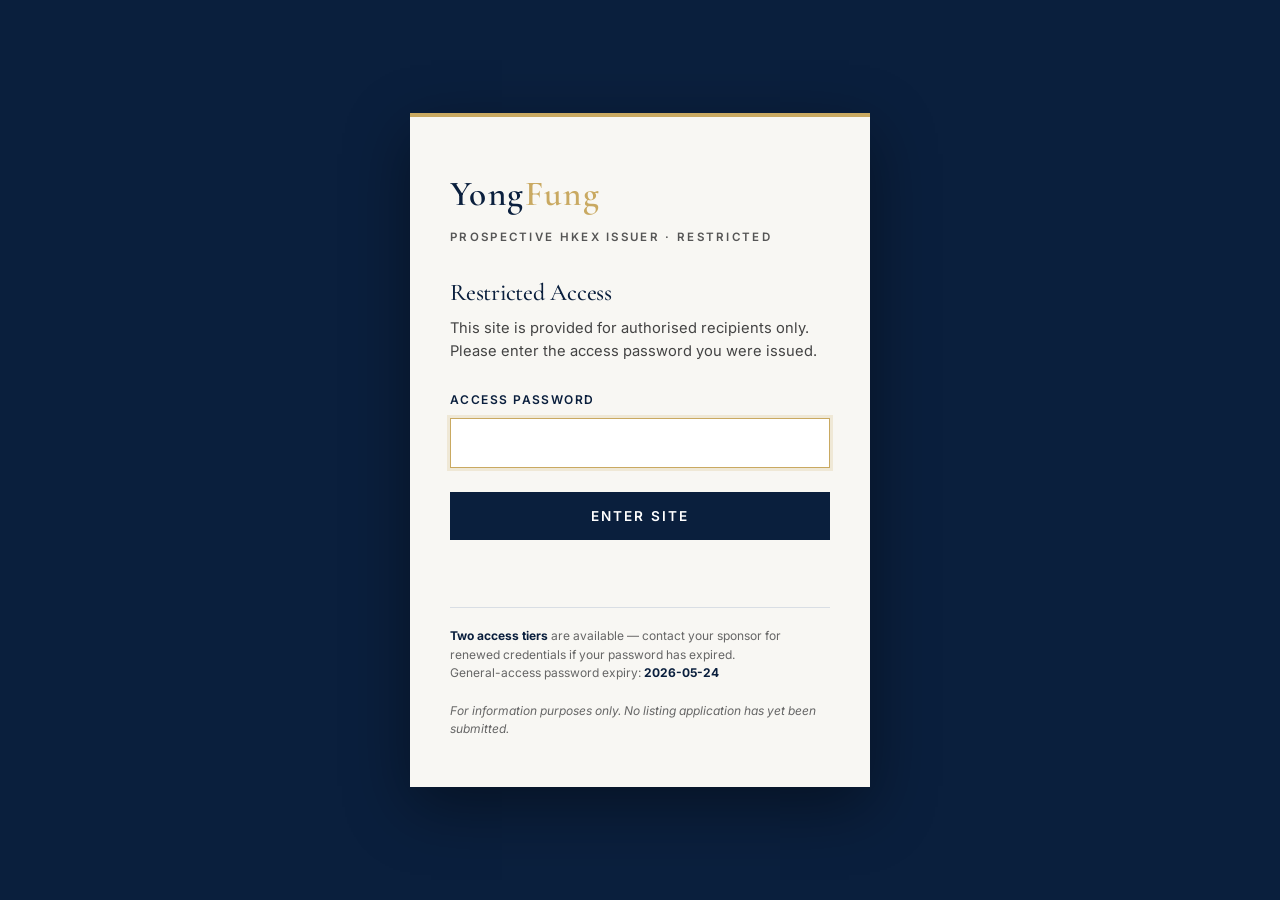
==== about.html @ 63ec6ff6 "Initial commit: YongFung HKEX preview site (trilingual, password-gated)" ====
<!doctype html>
<html lang="en">
<head>
  <meta charset="utf-8">
  <meta name="viewport" content="width=device-width,initial-scale=1">
  <title>About — YongFung Digital Energy</title>
  <link rel="preconnect" href="https://fonts.googleapis.com">
  <link rel="preconnect" href="https://fonts.gstatic.com" crossorigin>
  <link href="https://fonts.googleapis.com/css2?family=Cormorant+Garamond:wght@400;500;600&family=Inter:wght@400;500;600;700&family=Noto+Serif+SC:wght@500;600;700&family=Noto+Serif+TC:wght@500;600;700&family=Noto+Sans+SC:wght@400;500;600&family=Noto+Sans+TC:wght@400;500;600&family=JetBrains+Mono:wght@400;500&display=swap" rel="stylesheet">
  <link rel="stylesheet" href="assets/css/style.css">
  <script src="assets/js/auth.js"></script>
</head>
<body class="lang-en">
  <a class="skip" href="#main">Skip to content</a>
  <div class="announce">
    <strong data-i18n="announce.label">Notice</strong><span data-i18n="announce">For information purposes only.</span>
  </div>

  <nav class="nav" aria-label="Primary">
    <div class="nav-inner">
      <a href="index.html" class="brand">
        <div class="brand-mark">Y F</div>
        <div class="brand-text">
          <span class="name" data-i18n="brand.name">YongFung Digital Energy</span>
          <span class="sub" data-i18n="brand.sub">PROSPECTIVE HKEX ISSUER</span>
        </div>
      </a>
      <ul class="nav-links">
        <li><a href="index.html" data-i18n="nav.home">Home</a></li>
        <li><a href="about.html" class="active" data-i18n="nav.about">About</a></li>
        <li><a href="products.html" data-i18n="nav.products">Products</a></li>
        <li><a href="solutions.html" data-i18n="nav.solutions">Solutions</a></li>
        <li><a href="technology.html" data-i18n="nav.technology">Technology</a></li>
        <li><a href="investors.html" data-i18n="nav.investors">Investors</a></li>
      </ul>
      <div class="nav-lang" role="group" aria-label="Language">
        <button data-lang="en" class="active">EN</button>
        <button data-lang="zh">简</button>
        <button data-lang="tc">繁</button>
      </div>
      <button class="nav-toggle" aria-label="Menu">☰</button>
    </div>
  </nav>

  <main id="main">
    <section class="sub-hero">
      <div class="container">
        <span class="eyebrow" data-i18n="about.hero.eyebrow">ABOUT THE COMPANY</span>
        <h1 data-i18n="about.hero.title">A focused specialist in new-type energy storage.</h1>
        <p class="lead" data-i18n="about.hero.lead">Established in August 2022 in Shenzhen, YongFung Digital Energy is committed to the R&D, production and commercialisation of storage products.</p>
      </div>
    </section>

    <!-- Overview -->
    <section>
      <div class="container">
        <div class="prose-2col">
          <h2 data-i18n="about.overview.title">Corporate Overview</h2>
          <div>
            <p data-i18n="about.overview.p1">YongFung Digital Energy was established in August 2022 to provide end-to-end energy-storage solutions.</p>
            <p data-i18n="about.overview.p2">In May 2024 the Group established YongFung Xi'an to address State Grid and China Southern Power Grid distribution pain-points.</p>
            <p class="pull" data-i18n="brand.full">Rongfeng Digital Energy Technology (Shenzhen) Co., Ltd.</p>
          </div>
        </div>
      </div>
    </section>

    <!-- Team composition -->
    <section style="background:var(--white); border-top:1px solid var(--ink-200); border-bottom:1px solid var(--ink-200);">
      <div class="container">
        <div class="section-head">
          <span class="eyebrow" data-i18n="about.team.title">Team Composition</span>
          <h2 data-i18n="about.team.title">Team Composition</h2>
          <hr class="divider-gold">
          <p class="lead" data-i18n="about.team.desc">The Group employs more than 60 staff across commercial, R&D and manufacturing functions.</p>
        </div>
        <div class="grid grid-3">
          <div class="stat-block" style="border:0;">
            <div class="big">5<em>%</em></div>
            <div class="desc" data-i18n="about.team.phd">PhDs from Project 985 universities</div>
          </div>
          <div class="stat-block">
            <div class="big">70<em>%</em></div>
            <div class="desc" data-i18n="about.team.msc">Master's degree</div>
          </div>
          <div class="stat-block">
            <div class="big">25<em>%</em></div>
            <div class="desc" data-i18n="about.team.bac">Bachelor's degree</div>
          </div>
        </div>
      </div>
    </section>

    <!-- Locations -->
    <section>
      <div class="container">
        <div class="section-head">
          <span class="eyebrow" data-i18n="about.loc.title">Geographic Footprint</span>
          <h2 data-i18n="about.loc.title">Geographic Footprint</h2>
          <hr class="divider-gold">
          <p class="lead" data-i18n="about.loc.desc">Commercial and R&D centres in Shenzhen and Xi'an, with a manufacturing base in Changde.</p>
        </div>
        <div class="loc-grid">
          <div>
            <span class="tag" data-i18n="about.loc.sz.tag">HEADQUARTERS</span>
            <h4 data-i18n="about.loc.sz.t">Shenzhen · Longgang</h4>
            <p data-i18n="about.loc.sz.d">Group headquarters, commercial team and corporate functions.</p>
          </div>
          <div>
            <span class="tag" data-i18n="about.loc.gm.tag">R&D</span>
            <h4 data-i18n="about.loc.gm.t">Shenzhen · Guangming</h4>
            <p data-i18n="about.loc.gm.d">Technology and product R&D centre.</p>
          </div>
          <div>
            <span class="tag" data-i18n="about.loc.xa.tag">GRID BUSINESS UNIT</span>
            <h4 data-i18n="about.loc.xa.t">Xi'an</h4>
            <p data-i18n="about.loc.xa.d">Grid-area storage and protocol-converter R&D (incorporated May 2024).</p>
          </div>
          <div>
            <span class="tag" data-i18n="about.loc.cd.tag">MANUFACTURING</span>
            <h4 data-i18n="about.loc.cd.t">Changde · Hunan</h4>
            <p data-i18n="about.loc.cd.d">Production base for PCS and integrated storage units.</p>
          </div>
        </div>
      </div>
    </section>

    <!-- Mission / Vision -->
    <section style="background:var(--navy-900); color:var(--white);">
      <div class="container">
        <div class="section-head">
          <span class="eyebrow" style="color:var(--gold-400);" data-i18n="about.mv.title">Mission & Values</span>
          <h2 style="color:var(--white);" data-i18n="about.mv.title">Mission & Values</h2>
          <hr class="divider-gold">
        </div>
        <div class="grid grid-3">
          <div>
            <h3 style="color:var(--gold-400); font-family:var(--font-serif);" data-i18n="about.mv.mission.t">Mission</h3>
            <p style="color:var(--ink-200);" data-i18n="about.mv.mission.d">Build the energy backbone of China's new power system.</p>
          </div>
          <div>
            <h3 style="color:var(--gold-400); font-family:var(--font-serif);" data-i18n="about.mv.vision.t">Vision</h3>
            <p style="color:var(--ink-200);" data-i18n="about.mv.vision.d">To be a globally recognised supplier of grid-supporting energy-storage converters.</p>
          </div>
          <div>
            <h3 style="color:var(--gold-400); font-family:var(--font-serif);" data-i18n="about.mv.values.t">Values</h3>
            <p style="color:var(--ink-200);" data-i18n="about.mv.values.d">Safety first; customer outcomes; engineering rigour; long-term reliability.</p>
          </div>
        </div>
      </div>
    </section>

    <!-- Timeline -->
    <section>
      <div class="container">
        <div class="section-head">
          <span class="eyebrow" data-i18n="about.timeline.title">Key Milestones</span>
          <h2 data-i18n="about.timeline.title">Key Milestones</h2>
          <hr class="divider-gold">
        </div>
        <div class="timeline">
          <div class="timeline-item">
            <time data-i18n="about.tl.1.t">August 2022</time>
            <p data-i18n="about.tl.1.d">Incorporation of YongFung Digital Energy Technology (Shenzhen) Co., Ltd.</p>
          </div>
          <div class="timeline-item">
            <time data-i18n="about.tl.2.t">2023</time>
            <p data-i18n="about.tl.2.d">Launch of flagship 1000 V / 1500 V platform PCS and C&I storage integrators.</p>
          </div>
          <div class="timeline-item">
            <time data-i18n="about.tl.3.t">May 2024</time>
            <p data-i18n="about.tl.3.d">Establishment of YongFung Xi'an subsidiary.</p>
          </div>
          <div class="timeline-item">
            <time data-i18n="about.tl.4.t">2025</time>
            <p data-i18n="about.tl.4.d">Major project deliveries including the Ningxia 100 MW / 200 MWh electrochemical storage system.</p>
          </div>
          <div class="timeline-item">
            <time data-i18n="about.tl.5.t">2026</time>
            <p data-i18n="about.tl.5.d">Preparation for proposed Hong Kong Stock Exchange Main Board listing.</p>
          </div>
        </div>
      </div>
    </section>
  </main>

  <footer class="site-foot">
    <div class="container">
      <div class="foot-grid">
        <div>
          <div class="foot-brand">Yong<span>Fung</span> Digital Energy</div>
          <p class="foot-desc" data-i18n="foot.desc">YongFung Digital Energy is a new-energy storage technology company.</p>
        </div>
        <div>
          <h4 data-i18n="foot.nav">Site Navigation</h4>
          <ul>
            <li><a href="about.html" data-i18n="nav.about">About</a></li>
            <li><a href="products.html" data-i18n="nav.products">Products</a></li>
            <li><a href="solutions.html" data-i18n="nav.solutions">Solutions</a></li>
            <li><a href="technology.html" data-i18n="nav.technology">Technology</a></li>
            <li><a href="investors.html" data-i18n="nav.investors">Investors</a></li>
          </ul>
        </div>
        <div>
          <h4 data-i18n="foot.corp">Corporate</h4>
          <ul>
            <li><strong data-i18n="foot.headquarters">Headquarters</strong></li>
            <li><span data-i18n="foot.address">Longgang, Shenzhen, PRC</span></li>
            <li style="margin-top:1rem;"><strong data-i18n="foot.rd">R&D Centres</strong></li>
            <li><span data-i18n="foot.rd.loc">Shenzhen · Xi'an · Changde</span></li>
          </ul>
        </div>
        <div>
          <h4 data-i18n="foot.ir">Investor Information</h4>
          <ul>
            <li><a href="investors.html" data-i18n="foot.governance">Corporate Governance</a></li>
            <li><a href="investors.html" data-i18n="foot.announcements">Announcements</a></li>
            <li><a href="investors.html" data-i18n="foot.prospectus">Prospectus (upon submission)</a></li>
            <li><a href="investors.html#contact" data-i18n="foot.contact">Contact IR</a></li>
          </ul>
        </div>
      </div>
      <div class="foot-legal">
        <span data-i18n="foot.copyright">© 2026 YongFung Digital Energy Technology (Shenzhen) Co., Ltd.</span>
        <span class="disclaimer" data-i18n="foot.disclaimer">The contents of this website are for general information only.</span>
      </div>
    </div>
  </footer>

  <script src="assets/js/i18n.js"></script>
</body>
</html>
---- assets/css/style.css ----
/* =================================================================
   YongFung Digital Energy — HK Listing Corporate Site
   HKEX Investor-Formal Design System
   ================================================================= */

:root {
  /* Brand palette — HKEX prospectus-inspired */
  --navy-900: #0A1F3D;
  --navy-800: #0B2545;
  --navy-700: #143A6B;
  --navy-600: #1E4D8B;
  --gold-500: #C9A961;
  --gold-400: #D6BB7A;
  --gold-300: #E4CF9B;
  --ink-900: #111418;
  --ink-700: #2F3640;
  --ink-500: #5A6572;
  --ink-400: #858E99;
  --ink-300: #B4BCC5;
  --ink-200: #D9DEE4;
  --ink-100: #ECEEF1;
  --paper: #F8F7F3;
  --white: #FFFFFF;
  --red-accent: #A6192E;

  /* Typography */
  --font-serif: 'Cormorant Garamond', 'Noto Serif SC', 'Noto Serif TC', Georgia, 'Times New Roman', serif;
  --font-sans: 'Inter', 'Noto Sans SC', 'Noto Sans TC', -apple-system, BlinkMacSystemFont, 'Helvetica Neue', Arial, sans-serif;
  --font-mono: 'JetBrains Mono', 'Consolas', 'Menlo', monospace;

  /* Layout */
  --container: 1240px;
  --radius-sm: 2px;
  --radius-md: 4px;
  --shadow-sm: 0 1px 2px rgba(10, 31, 61, 0.06);
  --shadow-md: 0 4px 16px rgba(10, 31, 61, 0.08);
  --shadow-lg: 0 12px 40px rgba(10, 31, 61, 0.12);
}

/* ----- Reset ----- */
*, *::before, *::after { box-sizing: border-box; }
html { scroll-behavior: smooth; -webkit-text-size-adjust: 100%; }
body {
  margin: 0;
  font-family: var(--font-sans);
  font-size: 16px;
  line-height: 1.65;
  color: var(--ink-700);
  background: var(--paper);
  -webkit-font-smoothing: antialiased;
}
img { max-width: 100%; display: block; }
a { color: var(--navy-700); text-decoration: none; transition: color .2s; }
a:hover { color: var(--gold-500); }
button { font-family: inherit; cursor: pointer; }
figure { margin: 0; }

/* ----- Typography ----- */
h1, h2, h3, h4, h5 {
  font-family: var(--font-serif);
  color: var(--navy-900);
  font-weight: 500;
  letter-spacing: -0.01em;
  margin: 0 0 .6em;
  line-height: 1.2;
}
h1 { font-size: clamp(2.2rem, 4vw, 3.4rem); font-weight: 500; }
h2 { font-size: clamp(1.7rem, 2.6vw, 2.3rem); }
h3 { font-size: clamp(1.25rem, 1.8vw, 1.55rem); }
h4 { font-size: 1.1rem; }
.lang-zh h1, .lang-tc h1, .lang-zh h2, .lang-tc h2,
.lang-zh h3, .lang-tc h3, .lang-zh h4, .lang-tc h4 {
  font-family: 'Noto Serif SC', 'Noto Serif TC', 'Songti SC', serif;
  font-weight: 600;
  letter-spacing: 0;
}
p { margin: 0 0 1rem; }

.eyebrow {
  font-family: var(--font-sans);
  font-size: 0.75rem;
  font-weight: 600;
  letter-spacing: 0.18em;
  text-transform: uppercase;
  color: var(--gold-500);
  margin: 0 0 1rem;
  display: inline-block;
}
.eyebrow::before {
  content: '';
  display: inline-block;
  width: 28px;
  height: 1px;
  background: var(--gold-500);
  vertical-align: middle;
  margin-right: .6rem;
}

.lead {
  font-size: 1.15rem;
  line-height: 1.7;
  color: var(--ink-700);
  max-width: 68ch;
}

.muted { color: var(--ink-500); }

/* ----- Layout ----- */
.container {
  max-width: var(--container);
  margin: 0 auto;
  padding: 0 28px;
}
section { padding: 96px 0; }
section.compact { padding: 64px 0; }
.divider-gold {
  width: 48px;
  height: 2px;
  background: var(--gold-500);
  margin: 0 0 1.5rem;
  border: 0;
}

.grid { display: grid; gap: 32px; }
.grid-2 { grid-template-columns: repeat(2, 1fr); }
.grid-3 { grid-template-columns: repeat(3, 1fr); }
.grid-4 { grid-template-columns: repeat(4, 1fr); }
@media (max-width: 960px) {
  .grid-2, .grid-3, .grid-4 { grid-template-columns: 1fr; }
  section { padding: 64px 0; }
}

/* ----- Announcement bar ----- */
.announce {
  background: var(--navy-900);
  color: var(--ink-200);
  font-size: 0.82rem;
  letter-spacing: .04em;
  text-align: center;
  padding: 8px 20px;
  border-bottom: 1px solid rgba(201, 169, 97, 0.25);
}
.announce strong { color: var(--gold-400); margin-right: .6rem; }

/* ----- Navigation ----- */
.nav {
  background: var(--white);
  border-bottom: 1px solid var(--ink-200);
  position: sticky;
  top: 0;
  z-index: 100;
  backdrop-filter: saturate(1.2);
}
.nav-inner {
  max-width: var(--container);
  margin: 0 auto;
  padding: 0 28px;
  height: 78px;
  display: flex;
  align-items: center;
  gap: 48px;
}
.brand {
  display: flex;
  align-items: center;
  gap: 14px;
  text-decoration: none;
}
.brand-mark {
  width: 42px; height: 42px;
  display: grid; place-items: center;
  background: linear-gradient(145deg, var(--navy-800), var(--navy-700));
  color: var(--gold-400);
  font-family: var(--font-serif);
  font-weight: 600;
  font-size: 1.2rem;
  border-radius: 2px;
  letter-spacing: -.02em;
}
.brand-text .name {
  font-family: var(--font-serif);
  font-size: 1.18rem;
  color: var(--navy-900);
  font-weight: 600;
  display: block;
  line-height: 1.1;
}
.brand-text .sub {
  font-size: 0.72rem;
  color: var(--ink-500);
  letter-spacing: .12em;
  text-transform: uppercase;
}
.nav-links {
  display: flex;
  gap: 32px;
  margin-left: auto;
  list-style: none;
  padding: 0;
}
.nav-links a {
  font-size: 0.92rem;
  color: var(--ink-700);
  font-weight: 500;
  padding: 6px 2px;
  border-bottom: 2px solid transparent;
}
.nav-links a:hover, .nav-links a.active {
  color: var(--navy-900);
  border-bottom-color: var(--gold-500);
}
.nav-lang {
  display: flex;
  align-items: center;
  gap: 2px;
  border: 1px solid var(--ink-200);
  border-radius: 2px;
  padding: 2px;
}
.nav-lang button {
  background: transparent;
  border: 0;
  padding: 6px 10px;
  font-size: 0.78rem;
  font-weight: 600;
  letter-spacing: .05em;
  color: var(--ink-500);
  border-radius: 2px;
}
.nav-lang button.active {
  background: var(--navy-800);
  color: var(--gold-400);
}
.nav-toggle { display: none; background: transparent; border: 0; font-size: 1.5rem; color: var(--navy-900); }

@media (max-width: 960px) {
  .nav-inner { height: 64px; gap: 16px; }
  .nav-links { display: none; position: absolute; top: 64px; left: 0; right: 0; background: var(--white); flex-direction: column; gap: 0; border-bottom: 1px solid var(--ink-200); padding: 8px 0; }
  .nav-links.open { display: flex; }
  .nav-links li { padding: 10px 28px; border-bottom: 1px solid var(--ink-100); }
  .nav-toggle { display: block; margin-left: auto; }
}

/* ----- Hero ----- */
.hero {
  background: linear-gradient(135deg, var(--navy-900) 0%, var(--navy-800) 55%, var(--navy-700) 100%);
  color: var(--white);
  position: relative;
  overflow: hidden;
  padding: 120px 0 110px;
}
.hero::before {
  content: '';
  position: absolute;
  inset: 0;
  background-image:
    radial-gradient(ellipse 80% 60% at 85% 20%, rgba(201, 169, 97, 0.14), transparent 70%),
    radial-gradient(ellipse 60% 70% at 10% 90%, rgba(30, 77, 139, 0.5), transparent 70%);
  pointer-events: none;
}
.hero::after {
  content: '';
  position: absolute;
  inset: 0;
  background-image:
    linear-gradient(to right, rgba(255,255,255,0.035) 1px, transparent 1px),
    linear-gradient(to bottom, rgba(255,255,255,0.035) 1px, transparent 1px);
  background-size: 80px 80px;
  pointer-events: none;
}
.hero .container { position: relative; z-index: 2; }
.hero .eyebrow { color: var(--gold-400); }
.hero h1 {
  color: var(--white);
  max-width: 18ch;
}
.hero .lead { color: var(--ink-200); max-width: 56ch; margin-bottom: 2.2rem; }
.hero-meta {
  display: flex;
  gap: 48px;
  margin-top: 3rem;
  padding-top: 2rem;
  border-top: 1px solid rgba(255,255,255,0.12);
  flex-wrap: wrap;
}
.hero-meta div span {
  display: block;
  font-size: 0.74rem;
  letter-spacing: .14em;
  text-transform: uppercase;
  color: var(--gold-400);
  margin-bottom: .4rem;
}
.hero-meta div strong {
  font-family: var(--font-serif);
  font-size: 1.3rem;
  color: var(--white);
  font-weight: 500;
  letter-spacing: .02em;
}

.sub-hero {
  padding: 72px 0;
  background: var(--navy-900);
  color: var(--white);
  border-bottom: 3px solid var(--gold-500);
}
.sub-hero h1 { color: var(--white); }
.sub-hero .eyebrow { color: var(--gold-400); }
.sub-hero p { color: var(--ink-200); max-width: 62ch; }

/* ----- Buttons ----- */
.btn {
  display: inline-block;
  padding: 14px 28px;
  font-size: 0.92rem;
  font-weight: 600;
  letter-spacing: .06em;
  text-transform: uppercase;
  border: 1px solid transparent;
  border-radius: 2px;
  transition: all .2s;
}
.btn-primary { background: var(--gold-500); color: var(--navy-900); }
.btn-primary:hover { background: var(--gold-400); color: var(--navy-900); }
.btn-outline { background: transparent; border-color: var(--gold-500); color: var(--gold-400); }
.btn-outline:hover { background: var(--gold-500); color: var(--navy-900); }
.btn-dark { background: var(--navy-800); color: var(--white); }
.btn-dark:hover { background: var(--navy-700); color: var(--gold-400); }
.btn + .btn { margin-left: 12px; }

/* ----- KPI strip ----- */
.kpi-strip {
  background: var(--white);
  border-top: 1px solid var(--ink-200);
  border-bottom: 1px solid var(--ink-200);
}
.kpi-grid {
  display: grid;
  grid-template-columns: repeat(4, 1fr);
}
.kpi-grid > div {
  padding: 36px 28px;
  border-right: 1px solid var(--ink-100);
  text-align: left;
}
.kpi-grid > div:last-child { border-right: 0; }
.kpi-grid .num {
  font-family: var(--font-serif);
  font-size: 2.4rem;
  font-weight: 500;
  color: var(--navy-900);
  line-height: 1;
  margin-bottom: .5rem;
  letter-spacing: -.02em;
}
.kpi-grid .num em {
  font-style: normal;
  font-size: 1.3rem;
  color: var(--gold-500);
  font-weight: 500;
}
.kpi-grid .label {
  font-size: 0.82rem;
  color: var(--ink-500);
  letter-spacing: .04em;
}
@media (max-width: 960px) {
  .kpi-grid { grid-template-columns: repeat(2, 1fr); }
  .kpi-grid > div:nth-child(2) { border-right: 0; }
  .kpi-grid > div:nth-child(1), .kpi-grid > div:nth-child(2) { border-bottom: 1px solid var(--ink-100); }
}

/* ----- Cards ----- */
.card {
  background: var(--white);
  border: 1px solid var(--ink-200);
  padding: 36px 32px;
  transition: all .25s ease;
  position: relative;
}
.card:hover {
  border-color: var(--gold-500);
  box-shadow: var(--shadow-md);
}
.card .num-tag {
  font-family: var(--font-serif);
  font-size: 0.9rem;
  color: var(--gold-500);
  letter-spacing: .1em;
  margin-bottom: 1.2rem;
  display: block;
}
.card h3 { margin-bottom: .6rem; }
.card p { color: var(--ink-500); font-size: 0.95rem; }
.card ul {
  padding-left: 1.1rem;
  margin: 1rem 0 0;
  color: var(--ink-500);
  font-size: 0.9rem;
}
.card ul li { margin-bottom: .3rem; }

.feature-card {
  background: var(--white);
  border-top: 3px solid var(--gold-500);
  padding: 40px 32px;
  box-shadow: var(--shadow-sm);
}
.feature-card .icon-box {
  width: 52px; height: 52px;
  background: var(--navy-900);
  color: var(--gold-400);
  display: grid; place-items: center;
  font-family: var(--font-serif);
  font-size: 1.3rem;
  margin-bottom: 1.2rem;
  border-radius: 2px;
}

.highlight-card {
  background: var(--navy-900);
  color: var(--white);
  padding: 48px 40px;
  border-left: 4px solid var(--gold-500);
}
.highlight-card h3 { color: var(--white); }
.highlight-card p { color: var(--ink-200); }

/* ----- Tables ----- */
table.data {
  width: 100%;
  border-collapse: collapse;
  font-size: 0.92rem;
  background: var(--white);
  border: 1px solid var(--ink-200);
}
table.data caption {
  text-align: left;
  padding: 14px 20px;
  font-family: var(--font-serif);
  font-size: 1.1rem;
  color: var(--navy-900);
  background: var(--ink-100);
  border-bottom: 1px solid var(--ink-200);
  font-weight: 500;
}
table.data th, table.data td {
  padding: 12px 16px;
  text-align: left;
  border-bottom: 1px solid var(--ink-100);
  vertical-align: top;
}
table.data th {
  background: var(--paper);
  font-size: 0.78rem;
  letter-spacing: .08em;
  text-transform: uppercase;
  color: var(--ink-500);
  font-weight: 600;
}
table.data tr:last-child td { border-bottom: 0; }
table.data tr:hover td { background: var(--paper); }

/* ----- Section headers ----- */
.section-head {
  text-align: left;
  margin-bottom: 56px;
  max-width: 780px;
}
.section-head.centered { margin-left: auto; margin-right: auto; text-align: center; }
.section-head.centered .divider-gold { margin-left: auto; margin-right: auto; }

/* ----- Pills / tags ----- */
.pill {
  display: inline-block;
  padding: 4px 12px;
  font-size: 0.72rem;
  font-weight: 600;
  letter-spacing: .08em;
  text-transform: uppercase;
  border: 1px solid var(--gold-500);
  color: var(--gold-500);
  border-radius: 999px;
  margin-right: 8px;
  margin-bottom: 8px;
  background: rgba(201, 169, 97, 0.06);
}
.pill.dark { background: var(--navy-900); color: var(--gold-400); border-color: var(--navy-900); }

/* ----- Product tiles (homepage) ----- */
.pillar {
  background: var(--white);
  border: 1px solid var(--ink-200);
  padding: 44px 36px;
  position: relative;
  min-height: 340px;
  display: flex;
  flex-direction: column;
  transition: all .3s ease;
}
.pillar:hover {
  border-color: var(--gold-500);
  transform: translateY(-4px);
  box-shadow: var(--shadow-lg);
}
.pillar .roman {
  font-family: var(--font-serif);
  font-size: 1rem;
  color: var(--gold-500);
  letter-spacing: .2em;
  position: absolute;
  top: 22px;
  right: 28px;
}
.pillar h3 { margin-top: 60px; }
.pillar ul {
  margin-top: auto;
  padding-left: 1.1rem;
  color: var(--ink-500);
  font-size: 0.9rem;
  line-height: 1.6;
}

/* ----- Timeline ----- */
.timeline { position: relative; padding-left: 40px; }
.timeline::before {
  content: '';
  position: absolute;
  left: 8px; top: 8px; bottom: 8px;
  width: 2px;
  background: var(--ink-200);
}
.timeline-item { position: relative; margin-bottom: 36px; }
.timeline-item::before {
  content: '';
  position: absolute;
  left: -38px;
  top: 10px;
  width: 10px; height: 10px;
  background: var(--gold-500);
  border: 2px solid var(--white);
  box-shadow: 0 0 0 1px var(--gold-500);
  border-radius: 50%;
}
.timeline-item time {
  display: block;
  font-family: var(--font-serif);
  font-size: 1.1rem;
  color: var(--navy-900);
  font-weight: 600;
  margin-bottom: .3rem;
}
.timeline-item p { color: var(--ink-500); font-size: 0.95rem; }

/* ----- Stat block ----- */
.stat-block {
  text-align: center;
  padding: 28px 20px;
  border-left: 1px solid var(--ink-200);
}
.stat-block:first-child { border-left: 0; }
.stat-block .big {
  font-family: var(--font-serif);
  font-size: 3rem;
  color: var(--navy-900);
  font-weight: 500;
  line-height: 1;
  margin-bottom: .8rem;
  letter-spacing: -.02em;
}
.stat-block .big em {
  font-style: normal;
  font-size: 1.6rem;
  color: var(--gold-500);
  margin-left: 4px;
}
.stat-block .desc { font-size: 0.88rem; color: var(--ink-500); }

/* ----- Market charts (CSS bars) ----- */
.bar-chart { margin-top: 1.5rem; }
.bar-chart .bar-row {
  display: grid;
  grid-template-columns: 180px 1fr 80px;
  gap: 16px;
  align-items: center;
  margin-bottom: 16px;
  font-size: 0.9rem;
}
.bar-chart .bar-label { color: var(--ink-700); font-weight: 500; }
.bar-chart .bar-track {
  background: var(--ink-100);
  height: 10px;
  border-radius: 2px;
  overflow: hidden;
}
.bar-chart .bar-fill {
  height: 100%;
  background: linear-gradient(90deg, var(--navy-700), var(--gold-500));
  border-radius: 2px;
}
.bar-chart .bar-value { font-family: var(--font-serif); color: var(--navy-900); font-weight: 600; text-align: right; }

/* ----- Blockquote / pull ----- */
.pull {
  font-family: var(--font-serif);
  font-size: 1.5rem;
  line-height: 1.5;
  color: var(--navy-900);
  border-left: 3px solid var(--gold-500);
  padding: 8px 0 8px 28px;
  margin: 2rem 0;
  max-width: 68ch;
}

/* ----- Footer ----- */
footer.site-foot {
  background: var(--navy-900);
  color: var(--ink-300);
  padding: 72px 0 32px;
  font-size: 0.9rem;
}
footer .foot-grid {
  display: grid;
  grid-template-columns: 2fr 1fr 1fr 1fr;
  gap: 40px;
  margin-bottom: 48px;
}
footer h4 {
  color: var(--gold-400);
  font-family: var(--font-sans);
  font-size: 0.8rem;
  letter-spacing: .16em;
  text-transform: uppercase;
  margin-bottom: 1.2rem;
  font-weight: 600;
}
footer ul { list-style: none; padding: 0; margin: 0; }
footer ul li { margin-bottom: .6rem; }
footer a { color: var(--ink-300); }
footer a:hover { color: var(--gold-400); }
footer .foot-brand {
  font-family: var(--font-serif);
  font-size: 1.3rem;
  color: var(--white);
  margin-bottom: 1rem;
  font-weight: 500;
}
footer .foot-brand span { color: var(--gold-400); }
footer .foot-desc { color: var(--ink-300); max-width: 40ch; line-height: 1.6; }
footer .foot-legal {
  border-top: 1px solid rgba(255,255,255,0.08);
  padding-top: 24px;
  display: flex;
  justify-content: space-between;
  flex-wrap: wrap;
  gap: 16px;
  font-size: 0.8rem;
  color: var(--ink-400);
}
footer .foot-legal .disclaimer { max-width: 68ch; font-style: italic; }
@media (max-width: 960px) {
  footer .foot-grid { grid-template-columns: 1fr 1fr; }
}
@media (max-width: 560px) {
  footer .foot-grid { grid-template-columns: 1fr; }
}

/* ----- i18n visibility ----- */
[data-i18n] { }
.lang-zh .en-only, .lang-tc .en-only { display: none !important; }
.lang-en .zh-only, .lang-tc .zh-only { display: none !important; }
.lang-en .tc-only, .lang-zh .tc-only { display: none !important; }

/* ----- Utility ----- */
.text-center { text-align: center; }
.mt-0 { margin-top: 0 !important; }
.mb-0 { margin-bottom: 0 !important; }
.mt-3 { margin-top: 2rem; }
.mb-3 { margin-bottom: 2rem; }
.small { font-size: 0.85rem; }
.source {
  font-size: 0.78rem;
  color: var(--ink-400);
  font-style: italic;
  margin-top: 1rem;
}

/* ----- Two-column prose ----- */
.prose-2col {
  display: grid;
  grid-template-columns: 260px 1fr;
  gap: 64px;
  align-items: start;
}
.prose-2col h2 { margin-top: 0; position: sticky; top: 110px; }
@media (max-width: 960px) {
  .prose-2col { grid-template-columns: 1fr; gap: 24px; }
  .prose-2col h2 { position: static; }
}

/* ----- Tabular spec blocks ----- */
.spec-panel {
  background: var(--white);
  border: 1px solid var(--ink-200);
  padding: 32px;
}
.spec-panel h4 {
  color: var(--navy-900);
  font-family: var(--font-serif);
  font-size: 1.15rem;
  border-bottom: 1px solid var(--ink-200);
  padding-bottom: 10px;
  margin-bottom: 16px;
}
.spec-list {
  list-style: none;
  padding: 0;
  margin: 0;
  font-size: 0.9rem;
}
.spec-list li {
  display: grid;
  grid-template-columns: 1fr auto;
  gap: 12px;
  padding: 8px 0;
  border-bottom: 1px dashed var(--ink-100);
}
.spec-list li:last-child { border-bottom: 0; }
.spec-list li span:first-child { color: var(--ink-500); }
.spec-list li span:last-child { color: var(--ink-900); font-weight: 500; font-family: var(--font-mono); font-size: 0.86rem; }

/* ----- Product gallery icons ----- */
.icon-grid {
  display: grid;
  grid-template-columns: repeat(4, 1fr);
  gap: 24px;
  margin-top: 2rem;
}
.icon-grid .ig-item {
  text-align: center;
  padding: 28px 16px;
  border: 1px solid var(--ink-200);
  background: var(--white);
  transition: all .2s;
}
.icon-grid .ig-item:hover { border-color: var(--gold-500); background: var(--paper); }
.icon-grid svg { margin: 0 auto 12px; }
.icon-grid .ig-item strong { display: block; color: var(--navy-900); margin-bottom: 4px; font-size: 0.95rem; }
.icon-grid .ig-item span { font-size: 0.78rem; color: var(--ink-500); }
@media (max-width: 720px) { .icon-grid { grid-template-columns: repeat(2, 1fr); } }

/* ----- Map / location grid ----- */
.loc-grid {
  display: grid;
  grid-template-columns: repeat(4, 1fr);
  gap: 2px;
  background: var(--ink-200);
  border: 1px solid var(--ink-200);
}
.loc-grid > div {
  background: var(--white);
  padding: 28px 24px;
}
.loc-grid h4 { color: var(--navy-900); font-family: var(--font-serif); font-weight: 600; margin-bottom: .4rem; }
.loc-grid p { font-size: 0.88rem; color: var(--ink-500); margin: 0; }
.loc-grid .tag {
  font-size: 0.72rem;
  color: var(--gold-500);
  letter-spacing: .1em;
  text-transform: uppercase;
  font-weight: 600;
  margin-bottom: .6rem;
  display: block;
}
@media (max-width: 960px) { .loc-grid { grid-template-columns: repeat(2, 1fr); } }

/* ----- Project card ----- */
.proj-card {
  background: var(--white);
  border: 1px solid var(--ink-200);
  padding: 28px 28px 24px;
  position: relative;
}
.proj-card .region {
  font-size: 0.74rem;
  color: var(--gold-500);
  letter-spacing: .14em;
  text-transform: uppercase;
  font-weight: 600;
  margin-bottom: .6rem;
}
.proj-card h4 { font-family: var(--font-serif); color: var(--navy-900); margin-bottom: .6rem; }
.proj-card .scale {
  font-family: var(--font-mono);
  font-size: 0.85rem;
  color: var(--ink-700);
  background: var(--ink-100);
  display: inline-block;
  padding: 2px 10px;
  margin-top: 8px;
}
.proj-card .scope { color: var(--ink-500); font-size: 0.92rem; margin-top: 1rem; }

/* ----- Skip-nav & a11y ----- */
.skip { position: absolute; left: -999px; top: 0; }
.skip:focus { left: 10px; top: 10px; background: var(--navy-900); color: var(--gold-400); padding: 8px 14px; z-index: 1000; }

/* ----- Print ----- */
@media print {
  .nav, footer.site-foot, .announce { display: none; }
  section { padding: 24px 0; break-inside: avoid; }
}
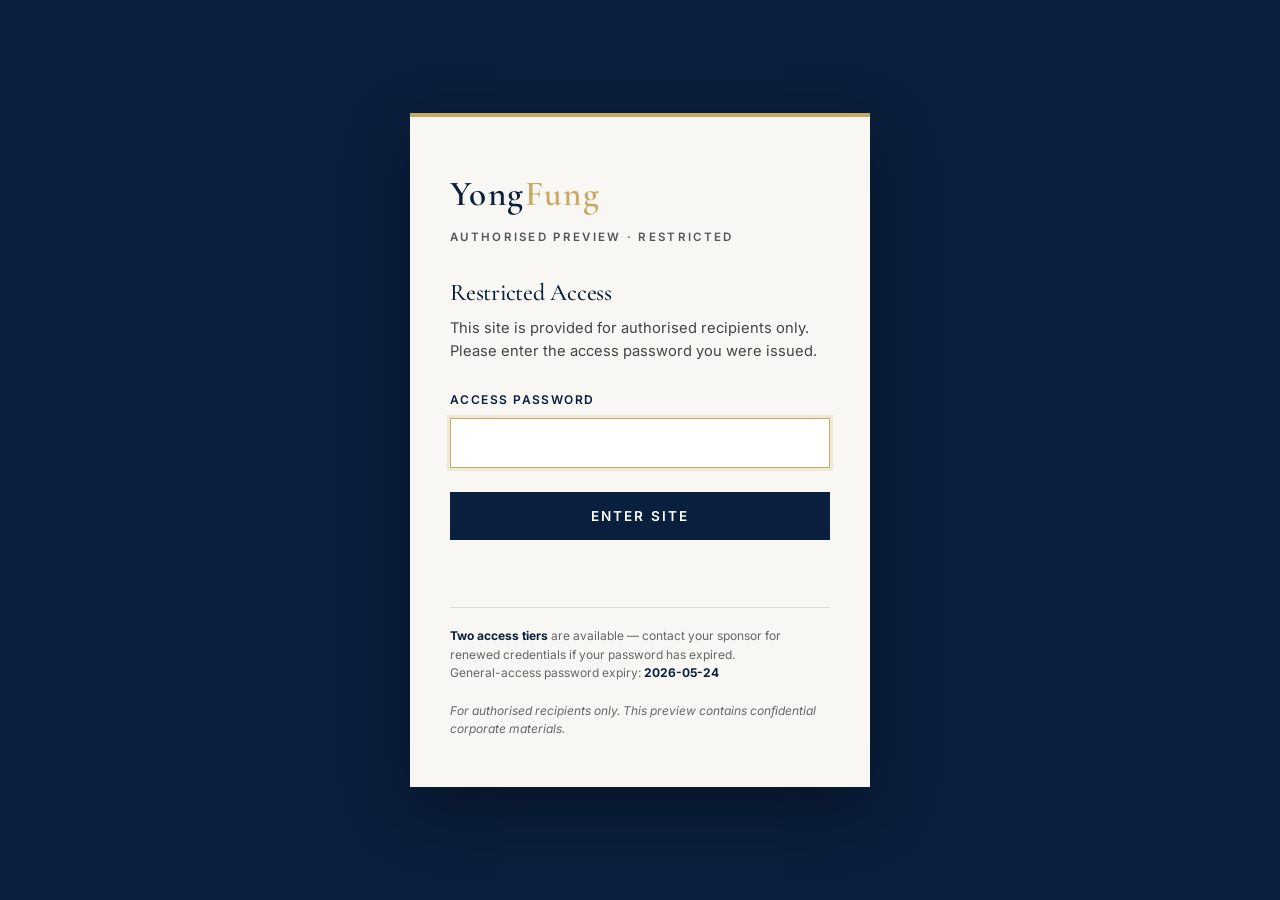
==== commit f3508656: "Reposition as corporate site: remove HKEX listing language (brand.sub, home.eyebrow, investor-page f" ====
--- a/about.html
+++ b/about.html
@@ -22,7 +22,7 @@
         <div class="brand-mark">Y F</div>
         <div class="brand-text">
           <span class="name" data-i18n="brand.name">YongFung Digital Energy</span>
-          <span class="sub" data-i18n="brand.sub">PROSPECTIVE HKEX ISSUER</span>
+          <span class="sub" data-i18n="brand.sub">NEW-ENERGY STORAGE TECHNOLOGY</span>
         </div>
       </a>
       <ul class="nav-links">
@@ -177,7 +177,7 @@
           </div>
           <div class="timeline-item">
             <time data-i18n="about.tl.5.t">2026</time>
-            <p data-i18n="about.tl.5.d">Preparation for proposed Hong Kong Stock Exchange Main Board listing.</p>
+            <p data-i18n="about.tl.5.d">Expansion of R&amp;D footprint with new centres and scale-up of manufacturing capacity to support accelerated market demand.</p>
           </div>
         </div>
       </div>
@@ -215,7 +215,6 @@
           <ul>
             <li><a href="investors.html" data-i18n="foot.governance">Corporate Governance</a></li>
             <li><a href="investors.html" data-i18n="foot.announcements">Announcements</a></li>
-            <li><a href="investors.html" data-i18n="foot.prospectus">Prospectus (upon submission)</a></li>
             <li><a href="investors.html#contact" data-i18n="foot.contact">Contact IR</a></li>
           </ul>
         </div>
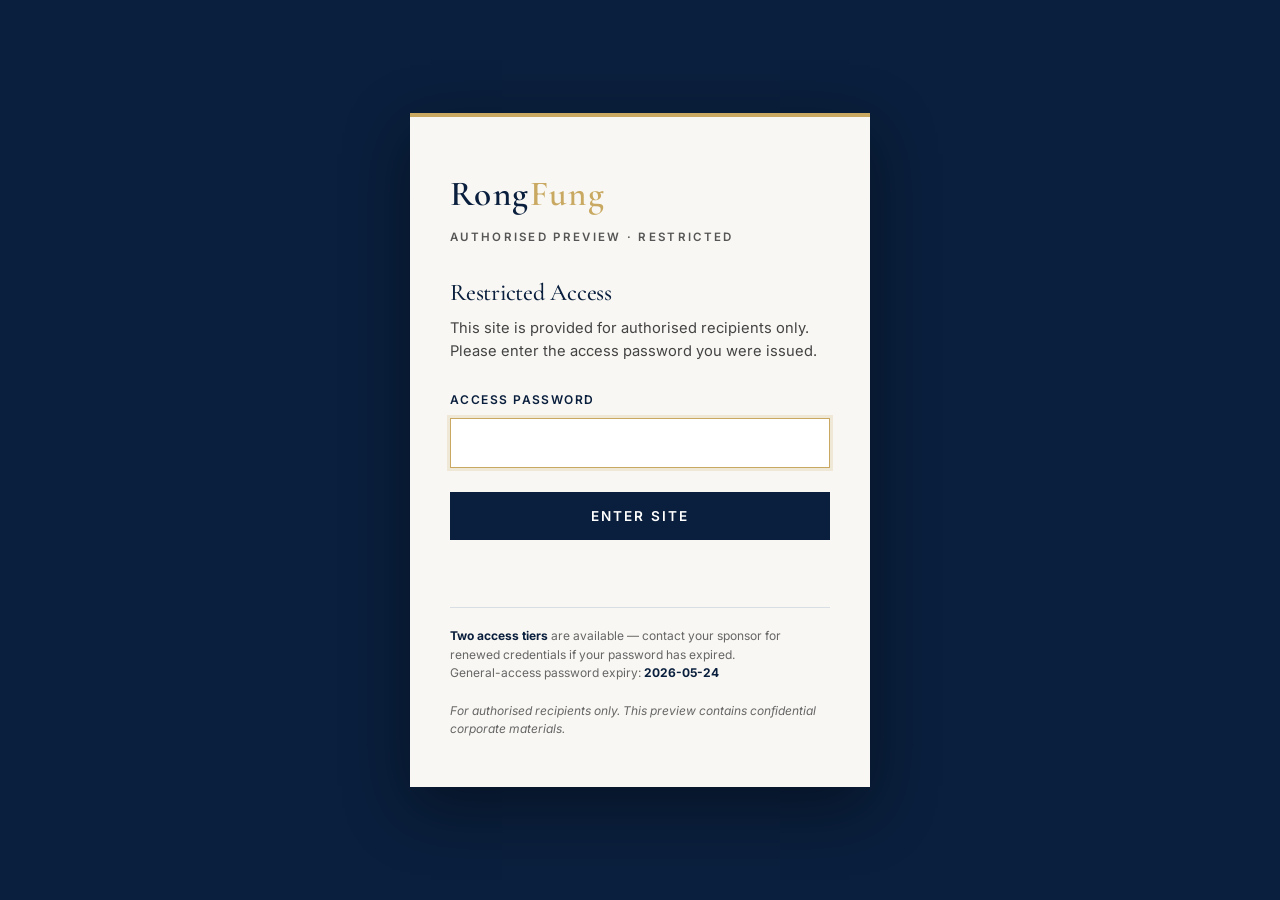
==== commit ffbfa28a: "Rebrand YongFung -> RongFung across all pages, i18n (EN/简/繁), auth.js, login" ====
--- a/about.html
+++ b/about.html
@@ -3,7 +3,7 @@
 <head>
   <meta charset="utf-8">
   <meta name="viewport" content="width=device-width,initial-scale=1">
-  <title>About — YongFung Digital Energy</title>
+  <title>About — RongFung Digital Energy</title>
   <link rel="preconnect" href="https://fonts.googleapis.com">
   <link rel="preconnect" href="https://fonts.gstatic.com" crossorigin>
   <link href="https://fonts.googleapis.com/css2?family=Cormorant+Garamond:wght@400;500;600&family=Inter:wght@400;500;600;700&family=Noto+Serif+SC:wght@500;600;700&family=Noto+Serif+TC:wght@500;600;700&family=Noto+Sans+SC:wght@400;500;600&family=Noto+Sans+TC:wght@400;500;600&family=JetBrains+Mono:wght@400;500&display=swap" rel="stylesheet">
@@ -19,9 +19,9 @@
   <nav class="nav" aria-label="Primary">
     <div class="nav-inner">
       <a href="index.html" class="brand">
-        <div class="brand-mark">Y F</div>
+        <div class="brand-mark">R F</div>
         <div class="brand-text">
-          <span class="name" data-i18n="brand.name">YongFung Digital Energy</span>
+          <span class="name" data-i18n="brand.name">RongFung Digital Energy</span>
           <span class="sub" data-i18n="brand.sub">NEW-ENERGY STORAGE TECHNOLOGY</span>
         </div>
       </a>
@@ -47,7 +47,7 @@
       <div class="container">
         <span class="eyebrow" data-i18n="about.hero.eyebrow">ABOUT THE COMPANY</span>
         <h1 data-i18n="about.hero.title">A focused specialist in new-type energy storage.</h1>
-        <p class="lead" data-i18n="about.hero.lead">Established in August 2022 in Shenzhen, YongFung Digital Energy is committed to the R&D, production and commercialisation of storage products.</p>
+        <p class="lead" data-i18n="about.hero.lead">Established in August 2022 in Shenzhen, RongFung Digital Energy is committed to the R&D, production and commercialisation of storage products.</p>
       </div>
     </section>
 
@@ -57,8 +57,8 @@
         <div class="prose-2col">
           <h2 data-i18n="about.overview.title">Corporate Overview</h2>
           <div>
-            <p data-i18n="about.overview.p1">YongFung Digital Energy was established in August 2022 to provide end-to-end energy-storage solutions.</p>
-            <p data-i18n="about.overview.p2">In May 2024 the Group established YongFung Xi'an to address State Grid and China Southern Power Grid distribution pain-points.</p>
+            <p data-i18n="about.overview.p1">RongFung Digital Energy was established in August 2022 to provide end-to-end energy-storage solutions.</p>
+            <p data-i18n="about.overview.p2">In May 2024 the Group established RongFung Xi'an to address State Grid and China Southern Power Grid distribution pain-points.</p>
             <p class="pull" data-i18n="brand.full">Rongfeng Digital Energy Technology (Shenzhen) Co., Ltd.</p>
           </div>
         </div>
@@ -161,7 +161,7 @@
         <div class="timeline">
           <div class="timeline-item">
             <time data-i18n="about.tl.1.t">August 2022</time>
-            <p data-i18n="about.tl.1.d">Incorporation of YongFung Digital Energy Technology (Shenzhen) Co., Ltd.</p>
+            <p data-i18n="about.tl.1.d">Incorporation of RongFung Digital Energy Technology (Shenzhen) Co., Ltd.</p>
           </div>
           <div class="timeline-item">
             <time data-i18n="about.tl.2.t">2023</time>
@@ -169,7 +169,7 @@
           </div>
           <div class="timeline-item">
             <time data-i18n="about.tl.3.t">May 2024</time>
-            <p data-i18n="about.tl.3.d">Establishment of YongFung Xi'an subsidiary.</p>
+            <p data-i18n="about.tl.3.d">Establishment of RongFung Xi'an subsidiary.</p>
           </div>
           <div class="timeline-item">
             <time data-i18n="about.tl.4.t">2025</time>
@@ -188,8 +188,8 @@
     <div class="container">
       <div class="foot-grid">
         <div>
-          <div class="foot-brand">Yong<span>Fung</span> Digital Energy</div>
-          <p class="foot-desc" data-i18n="foot.desc">YongFung Digital Energy is a new-energy storage technology company.</p>
+          <div class="foot-brand">Rong<span>Fung</span> Digital Energy</div>
+          <p class="foot-desc" data-i18n="foot.desc">RongFung Digital Energy is a new-energy storage technology company.</p>
         </div>
         <div>
           <h4 data-i18n="foot.nav">Site Navigation</h4>
@@ -220,7 +220,7 @@
         </div>
       </div>
       <div class="foot-legal">
-        <span data-i18n="foot.copyright">© 2026 YongFung Digital Energy Technology (Shenzhen) Co., Ltd.</span>
+        <span data-i18n="foot.copyright">© 2026 RongFung Digital Energy Technology (Shenzhen) Co., Ltd.</span>
         <span class="disclaimer" data-i18n="foot.disclaimer">The contents of this website are for general information only.</span>
       </div>
     </div>
